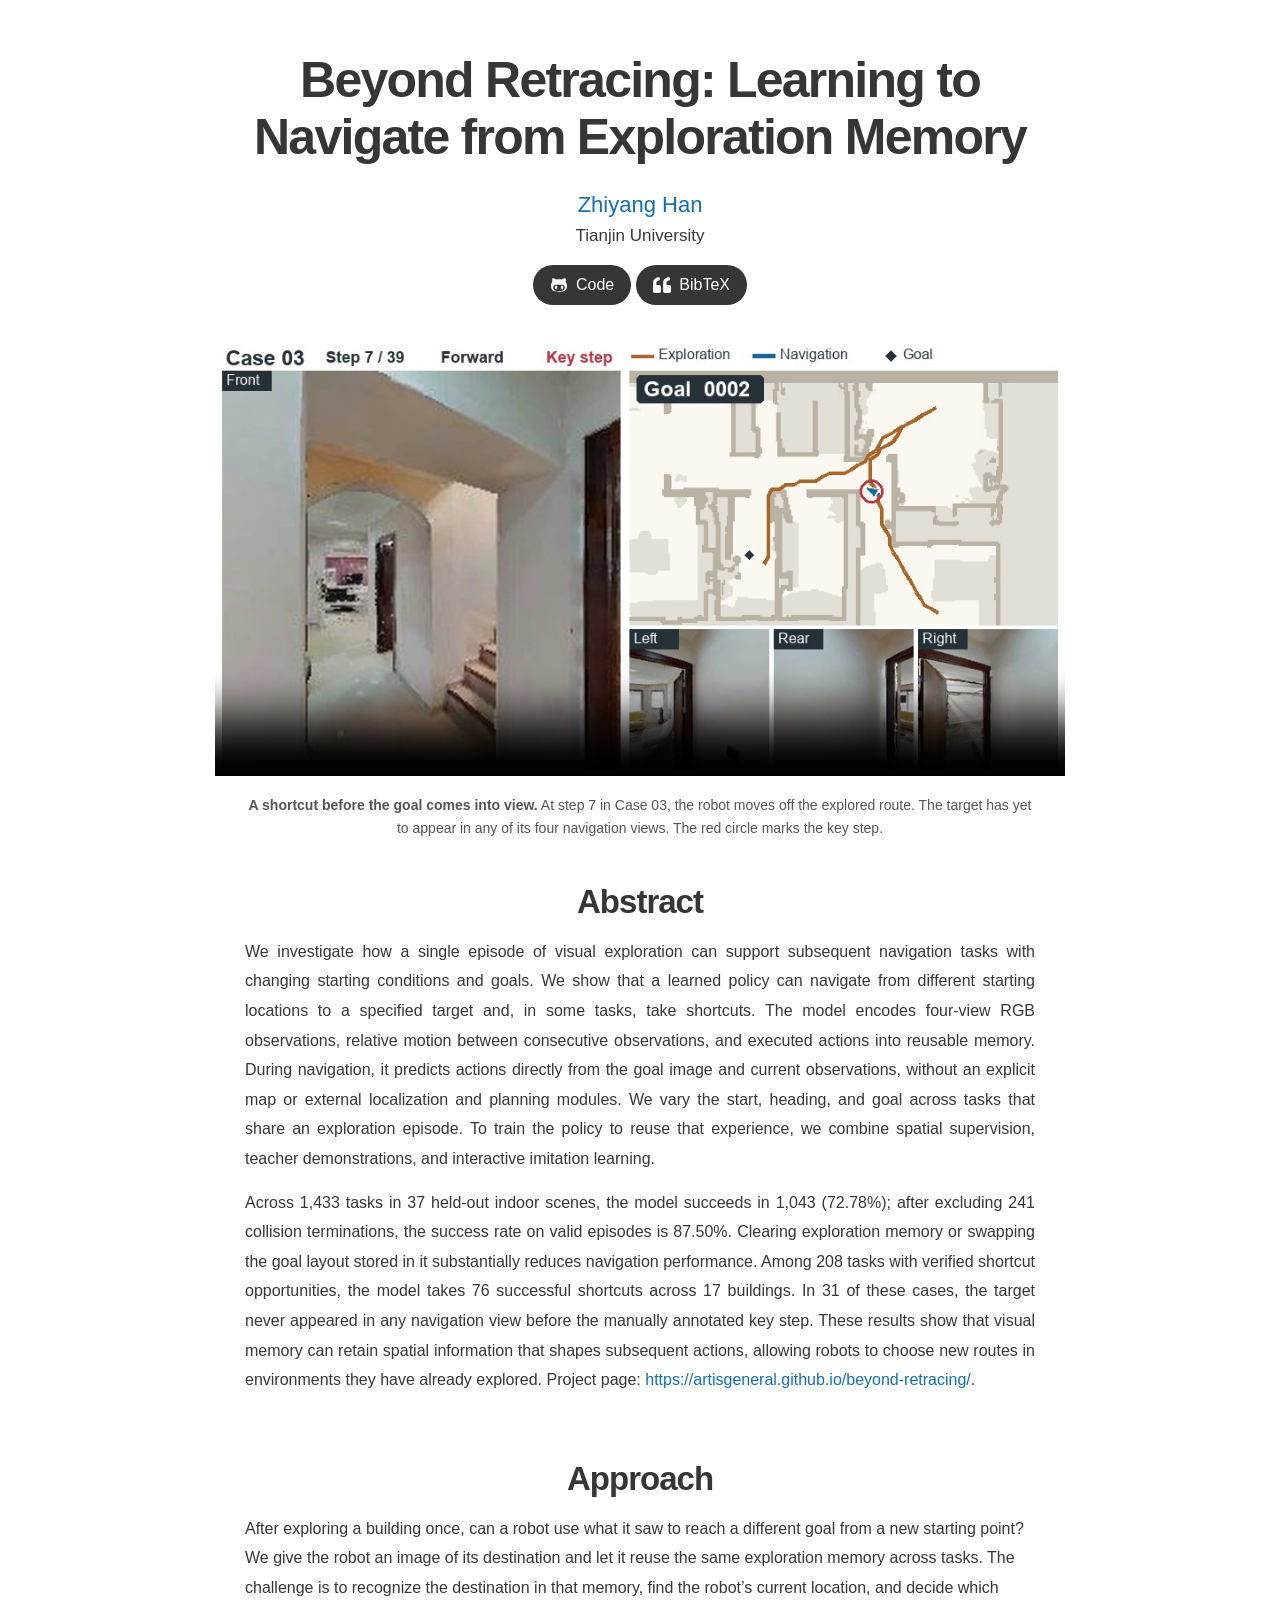
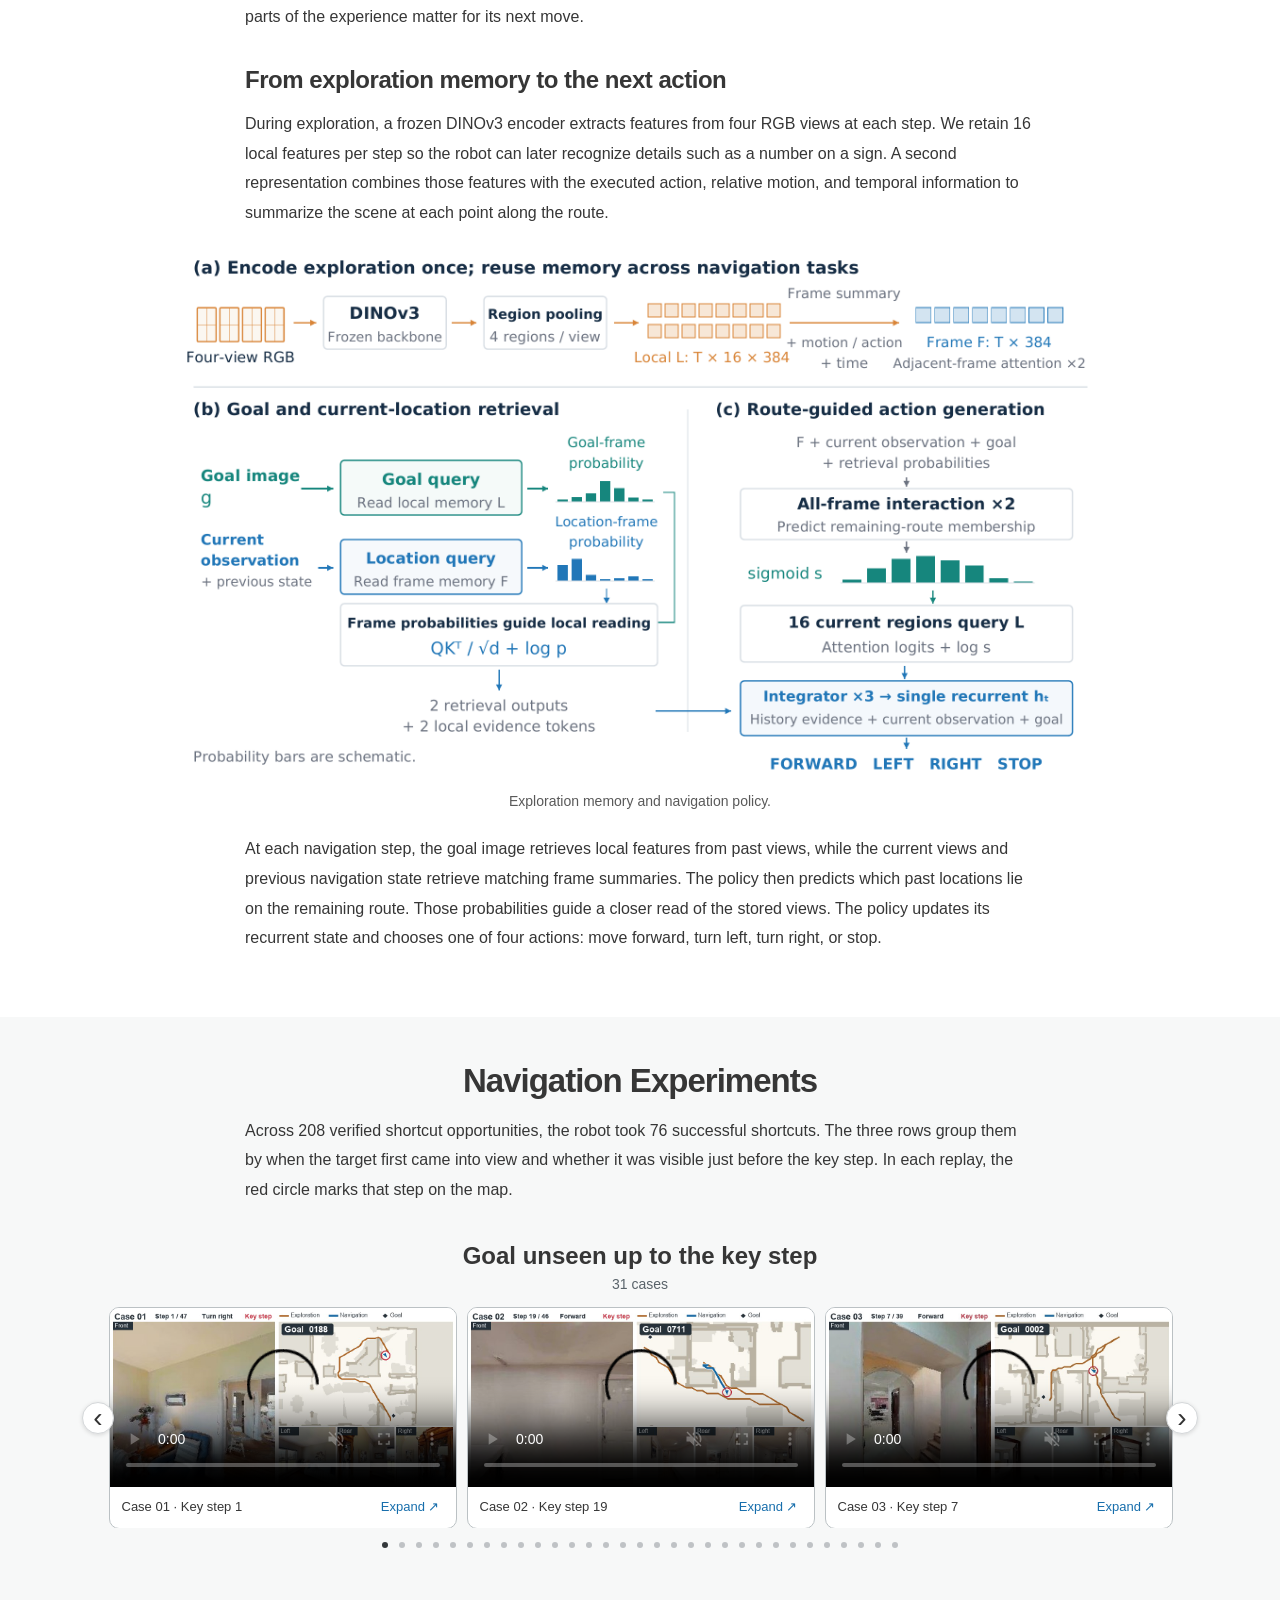
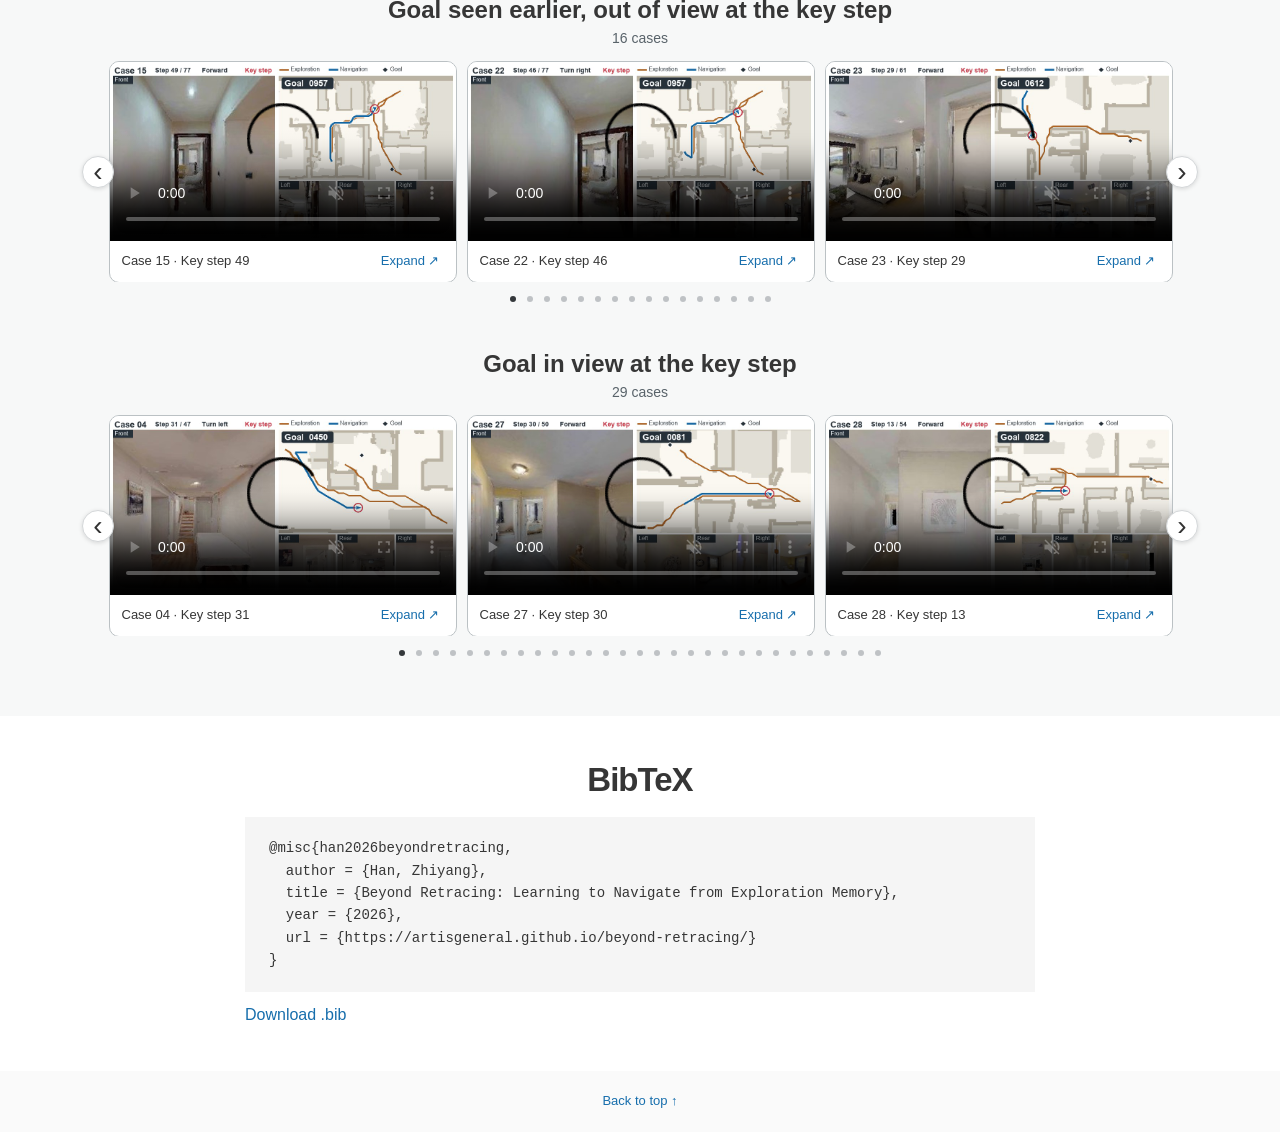
==== index.html @ 23ec9239 "Initial public release" ====
<!doctype html>
<html lang="en">
<head>
<meta charset="utf-8"><meta name="viewport" content="width=device-width, initial-scale=1">
<meta name="theme-color" content="#ffffff"><title>Beyond Retracing: Learning to Navigate from Exploration Memory</title>
<link rel="stylesheet" href="vendor/slick.css"><link rel="stylesheet" href="style.css">
<script defer src="vendor/jquery.min.js"></script><script defer src="vendor/slick.min.js"></script>
<script defer src="shortcuts-data.js"></script><script defer src="shortcut-gallery.js"></script>
</head>
<body id="top">
<main>
<header class="publication wrap" aria-labelledby="project-name">
<h1 id="project-name" lang="en">Beyond Retracing: Learning to Navigate from Exploration Memory</h1>
<p class="byline" lang="en">Zhiyang Han</p>
<p class="affiliation" lang="en">Tianjin University</p>
<nav class="resource-links" aria-label="Paper resources">
<a href="https://github.com/ArtIsGeneral/BeyondRetracing"><img src="assets/code-icon.svg" alt="">Code</a>
<a href="#bibtex"><img src="assets/citation-icon.svg" alt="">BibTeX</a>
</nav></header>
<figure class="lead-demo wrap">
<video controls muted playsinline preload="none" poster="assets/shortcuts/03.jpg" aria-label="Case 03 shortcut replay with its route and four camera views"><source src="assets/shortcuts/03.mp4" type="video/mp4"></video>
<figcaption><strong>A shortcut before the goal comes into view.</strong> At step 7 in Case 03, the robot moves off the explored route. The target has yet to appear in any of its four navigation views. The red circle marks the key step.</figcaption>
</figure>
<section id="abstract" class="text-section wrap"><div><h2>Abstract</h2><p>We investigate how a single episode of visual exploration can support subsequent navigation tasks with changing starting conditions and goals. We show that a learned policy can navigate from different starting locations to a specified target and, in some tasks, take shortcuts. The model encodes four-view RGB observations, relative motion between consecutive observations, and executed actions into reusable memory. During navigation, it predicts actions directly from the goal image and current observations, without an explicit map or external localization and planning modules. We vary the start, heading, and goal across tasks that share an exploration episode. To train the policy to reuse that experience, we combine spatial supervision, teacher demonstrations, and interactive imitation learning.</p>
<p>Across 1,433 tasks in 37 held-out indoor scenes, the model succeeds in 1,043 (72.78%); after excluding 241 collision terminations, the success rate on valid episodes is 87.50%. Clearing exploration memory or swapping the goal layout stored in it substantially reduces navigation performance. Among 208 tasks with verified shortcut opportunities, the model takes 76 successful shortcuts across 17 buildings. In 31 of these cases, the target never appeared in any navigation view before the manually annotated key step. These results show that visual memory can retain spatial information that shapes subsequent actions, allowing robots to choose new routes in environments they have already explored. Project page: <a href="https://artisgeneral.github.io/beyond-retracing/">https://artisgeneral.github.io/beyond-retracing/</a>.</p></div></section>
<section id="approach" class="approach wrap" aria-labelledby="approach-heading">
<h2 id="approach-heading">Approach</h2>
<p>After exploring a building once, can a robot use what it saw to reach a different goal from a new starting point? We give the robot an image of its destination and let it reuse the same exploration memory across tasks. The challenge is to recognize the destination in that memory, find the robot’s current location, and decide which parts of the experience matter for its next move.</p>

<h3>From exploration memory to the next action</h3>
<p>During exploration, a frozen DINOv3 encoder extracts features from four RGB views at each step. We retain 16 local features per step so the robot can later recognize details such as a number on a sign. A second representation combines those features with the executed action, relative motion, and temporal information to summarize the scene at each point along the route.</p>
<figure>
<a href="assets/exploration-memory-policy.png"><img loading="lazy" src="assets/exploration-memory-policy.png" width="1960" height="1124" alt="Exploration produces local features and frame summaries. Separate goal and location queries read this memory, and a recurrent state selects the next action."></a>
<figcaption>Exploration memory and navigation policy.</figcaption>
</figure>
<p>At each navigation step, the goal image retrieves local features from past views, while the current views and previous navigation state retrieve matching frame summaries. The policy then predicts which past locations lie on the remaining route. Those probabilities guide a closer read of the stored views. The policy updates its recurrent state and chooses one of four actions: move forward, turn left, turn right, or stop.</p>

</section>

<section id="replay" class="experiments" aria-labelledby="experiments-title">
<div class="gallery-wrap">
<h2 id="experiments-title">Navigation Experiments</h2>
<p class="gallery-intro">Across 208 verified shortcut opportunities, the robot took 76 successful shortcuts. The three rows group them by when the target first came into view and whether it was visible just before the key step. In each replay, the red circle marks that step on the map.</p>
<div id="shortcut-rows"></div>
</div>
</section>
<dialog id="expanded-replay" aria-labelledby="expanded-title">
<div class="dialog-bar"><h3 id="expanded-title">Shortcut replay</h3><button type="button" id="close-replay" aria-label="Close replay">Close</button></div>
<video controls playsinline muted preload="none"></video>
</dialog>
<section id="bibtex" class="citation wrap" aria-labelledby="citation-title">
<h2 id="citation-title">BibTeX</h2>
<pre><code>@misc{han2026beyondretracing,
  author = {Han, Zhiyang},
  title = {Beyond Retracing: Learning to Navigate from Exploration Memory},
  year = {2026},
  url = {https://artisgeneral.github.io/beyond-retracing/}
}</code></pre>
<a href="assets/beyond-retracing.bib" download>Download .bib</a>
</section>
</main>
<footer><div class="wrap"><a href="#top">Back to top ↑</a></div></footer></body></html>
---- style.css ----
*{box-sizing:border-box}
:root{--paper:#fff;--ink:#363636;--muted:#595959;--blue:#176eac;--line:#dedede;--mono:Consolas,monospace;color:var(--ink);background:white;font:16px/1.6 Inter,Arial,"Microsoft YaHei",sans-serif}
body,figure,h1,h2,h3,p{margin:0}
.wrap{width:min(960px,calc(100% - 44px));margin-inline:auto}
a{color:var(--blue);text-decoration:none}a:hover{text-decoration:underline}button,input,select{font:inherit}button,select{cursor:pointer}
:focus-visible{outline:3px solid #287db4;outline-offset:3px}
.publication{text-align:center;padding:52px 0 32px}
.publication h1{font:650 clamp(32px,4.1vw,50px)/1.13 Inter,Arial,sans-serif;letter-spacing:-.035em;text-wrap:balance;max-width:950px;margin:auto}
.byline{font-size:22px;color:var(--blue);margin:22px 0 0}.affiliation{font-size:17px}.date{font-size:15px;color:var(--muted);margin:5px auto 16px}
.resource-links{display:flex;justify-content:center;gap:7px;flex-wrap:wrap}.resource-links a,.pill{display:inline-flex;align-items:center;gap:7px;padding:6px 16px;color:white;background:#363636;border:0;border-radius:24px;font-size:15px;line-height:1.6}.resource-links a:hover,.pill:hover{color:white;background:#555;text-decoration:none}
.lead-demo{max-width:850px;text-align:center}.lead-demo video{display:block;width:100%;aspect-ratio:980/396;background:white}
h2{font-size:clamp(26px,3.2vw,33px);line-height:1.24;font-weight:650;text-align:center;letter-spacing:-.03em}
#abstract,.results,.resources-section{padding:43px 0 16px}
#abstract,.resources-section{max-width:790px}
#abstract p,.results p{line-height:1.85;margin:14px auto 0;max-width:790px;text-align:justify}
.results figure{margin:24px auto 0;max-width:875px}.results img{display:block;width:100%}
.lead-demo figcaption,.results figcaption,.replay-shots figcaption{font-size:14px;line-height:1.6;color:#555;text-align:center;margin:8px auto 0;max-width:790px}
.section-head{display:flex;flex-wrap:wrap;align-items:center;justify-content:space-between;gap:15px}
.transport,.caption,.legend{display:flex;align-items:center}
.resources-section{padding-bottom:40px}.resources-section>p{text-align:center;margin:14px 0 34px}pre{margin:16px 0 0;padding:20px 24px;background:#f5f5f5;text-align:left;font:14px/1.6 var(--mono);white-space:pre-wrap;overflow-wrap:anywhere}
footer{padding:20px;text-align:center;background:#fafafa;font-size:13px}
.strip{display:grid;grid-template-columns:repeat(3,1fr);gap:4px;overflow:hidden;border-radius:9px;background:#f3f1eb}.shot{position:relative;display:block;overflow:hidden;background:#403d34}.shot img{width:100%;height:clamp(170px,19.8vw,250px);object-fit:cover;display:block;transition:transform .25s ease}.shot:hover img{transform:scale(1.025)}.shot>span{position:absolute;inset:auto 0 0;color:white;background:linear-gradient(transparent,#16171acc);padding:28px 16px 11px;display:flex;align-items:center;justify-content:space-between;font-size:13px;font-weight:600}.shot i{font:11px var(--mono)}figcaption,.caption{color:var(--muted);font-size:12px}figcaption{text-align:center;padding:10px 0 0}figcaption b{color:var(--ink);margin-right:6px}.replay-band{background:#eeefe9;border-block:1px solid var(--line);padding:32px 0}.section-head{gap:16px;margin-bottom:14px}.section-head .eyebrow{margin-bottom:4px}.case-label{font-size:13px;color:var(--muted)}select{border:1px solid #c3c4bd;background:#fff;border-radius:6px;padding:8px;margin-left:6px;color:var(--ink)}.viewer{border:1px solid #c6c9c2;border-radius:9px;overflow:hidden;background:white}.panels{display:grid;grid-template-columns:1.1fr 1fr}.map-panel,.camera-panel{height:clamp(260px,29vw,365px);position:relative;min-width:0;overflow:hidden}.map-panel{background-color:#e5e9e1;background-image:linear-gradient(#bcc2b744 1px,transparent 1px),linear-gradient(90deg,#bcc2b744 1px,transparent 1px);background-size:20px 20px}.map-panel canvas,.camera-panel img{display:block;width:100%;height:100%}.camera-panel{background:#24272a}.camera-panel img{object-fit:contain}.view-label,.action,.legend{position:absolute;z-index:1;left:12px;font-size:12px;border-radius:3px;padding:3px 8px}.view-label,.action{background:#25272adc;color:white}.view-label{top:12px}.action,.legend{bottom:12px}.legend{gap:9px;background:#fffffff0;font-size:11px}.legend span{display:flex;align-items:center;gap:4px}.legend b{width:15px}.explored{border-top:2px dashed #986526}.driven{border-top:3px solid #00846f}.legend .goal{width:8px;height:8px;border-radius:50%;border:2px solid #913c5e}.transport{gap:12px;padding:12px}.transport button{background:var(--ink);color:white;border:none;border-radius:5px;min-height:36px;padding:4px 12px}.transport input{flex:1;min-width:30px;accent-color:var(--blue)}.transport output{font:13px var(--mono)}#restart{background:#eeefe9;color:var(--ink);font-size:20px}.caption{gap:12px;margin-top:10px}.sr{position:absolute;width:1px;height:1px;overflow:hidden;clip-path:inset(50%)}
.replay-band{margin-top:42px;background:#fafafa;border:0}.replay-shots{margin:20px auto 0}.replay-shots .strip{max-width:700px;margin:auto}.replay-shots .shot img{height:130px}.shot{color:white}
@media(max-width:680px){.wrap{width:calc(100% - 28px)}.publication{padding:34px 0 23px}.publication h1{font-size:34px}.byline{margin-top:16px}.resource-links a{padding:5px 12px}.panels{grid-template-columns:1fr}.map-panel,.camera-panel{height:225px}.caption{display:block}.replay-shots .shot img{height:92px}.shot>span{display:block;padding:16px 5px 3px;font-size:10px}.shot i{display:block}.case-label{font-size:12px}.transport{gap:7px}.section-head{align-items:center}#abstract,.results,.resources-section{padding-top:32px}#abstract p,.results p{text-align:start}}
@media(prefers-reduced-motion:reduce){.shot img{transition:none}}
.approach{padding:clamp(32px,5vw,48px) 0 16px}
.approach p,.approach h3{max-width:790px;margin-inline:auto}
.approach p{margin-top:14px;line-height:1.85}
.approach h3{margin-top:32px;font-size:clamp(20px,2.5vw,24px);line-height:1.3;letter-spacing:-.02em}
.approach figure{max-width:925px;margin:22px auto}
.approach figure>a,.approach img{display:block}
.approach img{width:100%;height:auto;cursor:zoom-in}
.approach figcaption{font-size:14px}
.lead-demo video{aspect-ratio:960/496;height:auto}
.experiments{margin-top:48px;padding:44px 0 48px;background:#f7f8f8}
.gallery-wrap{width:min(1280px,calc(100% - 48px));margin:auto}
.gallery-intro{max-width:790px;margin:14px auto 36px;line-height:1.85}
.gallery-row+.gallery-row{margin-top:34px}
.resource-links{margin-top:16px;gap:5px}
.citation{max-width:790px;padding:44px 0;scroll-margin-top:20px}
.citation pre{margin-bottom:10px}
.resource-links a,.resource-unavailable{display:inline-flex;align-items:center;gap:8px;padding:7px 17px;border-radius:24px;background:#363636;color:white;font-size:16px;line-height:1.6}
.resource-links img{width:18px;height:18px;object-fit:contain}
.resource-unavailable{background:#656565;cursor:default}
.gallery-row{max-width:1120px;margin-inline:auto}
.gallery-row h3{font-size:clamp(19px,2.2vw,24px);line-height:1.3;text-align:center;margin-bottom:14px}
.case-count{display:block;margin-top:3px;font-size:14px;font-weight:400;color:#59636a}
.case-carousel{margin-inline:24px}
.case-carousel .clip{height:auto;margin:0 5px;border:1px solid #bbc1c4;border-radius:10px;overflow:hidden;background:white}
.case-video{width:100%;height:auto;aspect-ratio:960/496;display:block}
.clip-caption,.dialog-bar{display:flex;align-items:center;justify-content:space-between;gap:8px}
.clip-caption{padding:6px 12px;font-size:13px}
.clip-caption button{color:var(--blue);border:0;background:transparent;padding:4px}
.slick-arrow{position:absolute;top:calc(50% - 16px);transform:translateY(-50%);z-index:1;width:32px;height:32px;border-radius:50%;border:1px solid #d4d7d9;background:white;color:#333;box-shadow:0 1px 4px #0002;font:28px/23px Arial,sans-serif}
.slick-prev{left:-22px}.slick-next{right:-22px}
.slick-dots{list-style:none;display:flex;justify-content:center;flex-wrap:wrap;gap:0;margin:9px 0 0;padding:0}
.slick-dots button{font-size:0;display:grid;place-items:center;width:17px;height:23px;border:0;padding:0;background:transparent}
.slick-dots button::before{content:"";width:6px;height:6px;border-radius:50%;background:#bfc2c5}
.slick-active>button::before,.slick-dots button:hover::before{background:#34383b}
#expanded-replay{width:min(990px,94vw);padding:12px;border:0;border-radius:10px;color:var(--ink)}
#expanded-replay::backdrop{background:#141c22d9}
.dialog-bar{padding:0 2px 8px}
.dialog-bar button{border:1px solid #bfc6ca;background:white;color:#24323b;border-radius:24px;padding:3px 12px}
#expanded-replay video{display:block;width:100%;max-height:78vh}
@media(max-width:680px){
  .gallery-wrap{width:calc(100% - 24px)}
  .case-carousel{margin-inline:12px}
  .slick-prev{left:-14px}.slick-next{right:-14px}
  .slick-dots button{width:10px;height:18px}
}
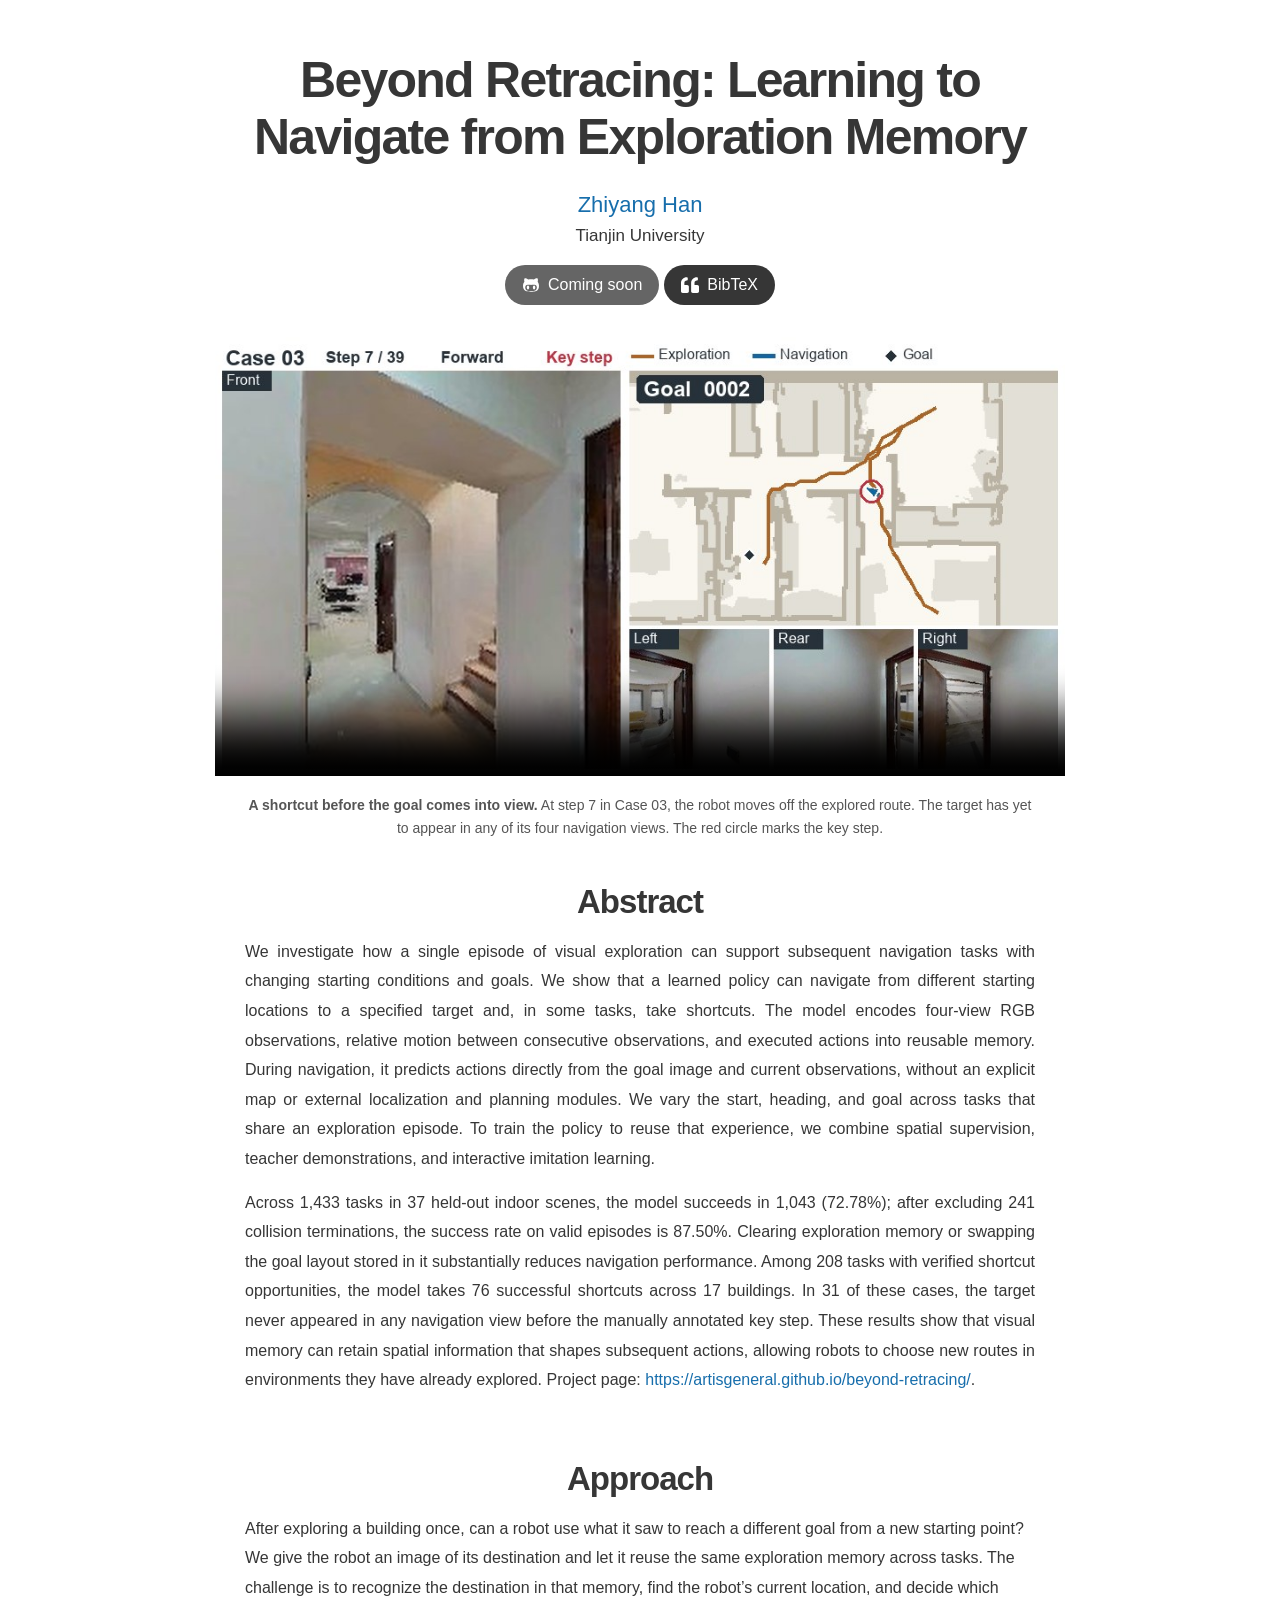
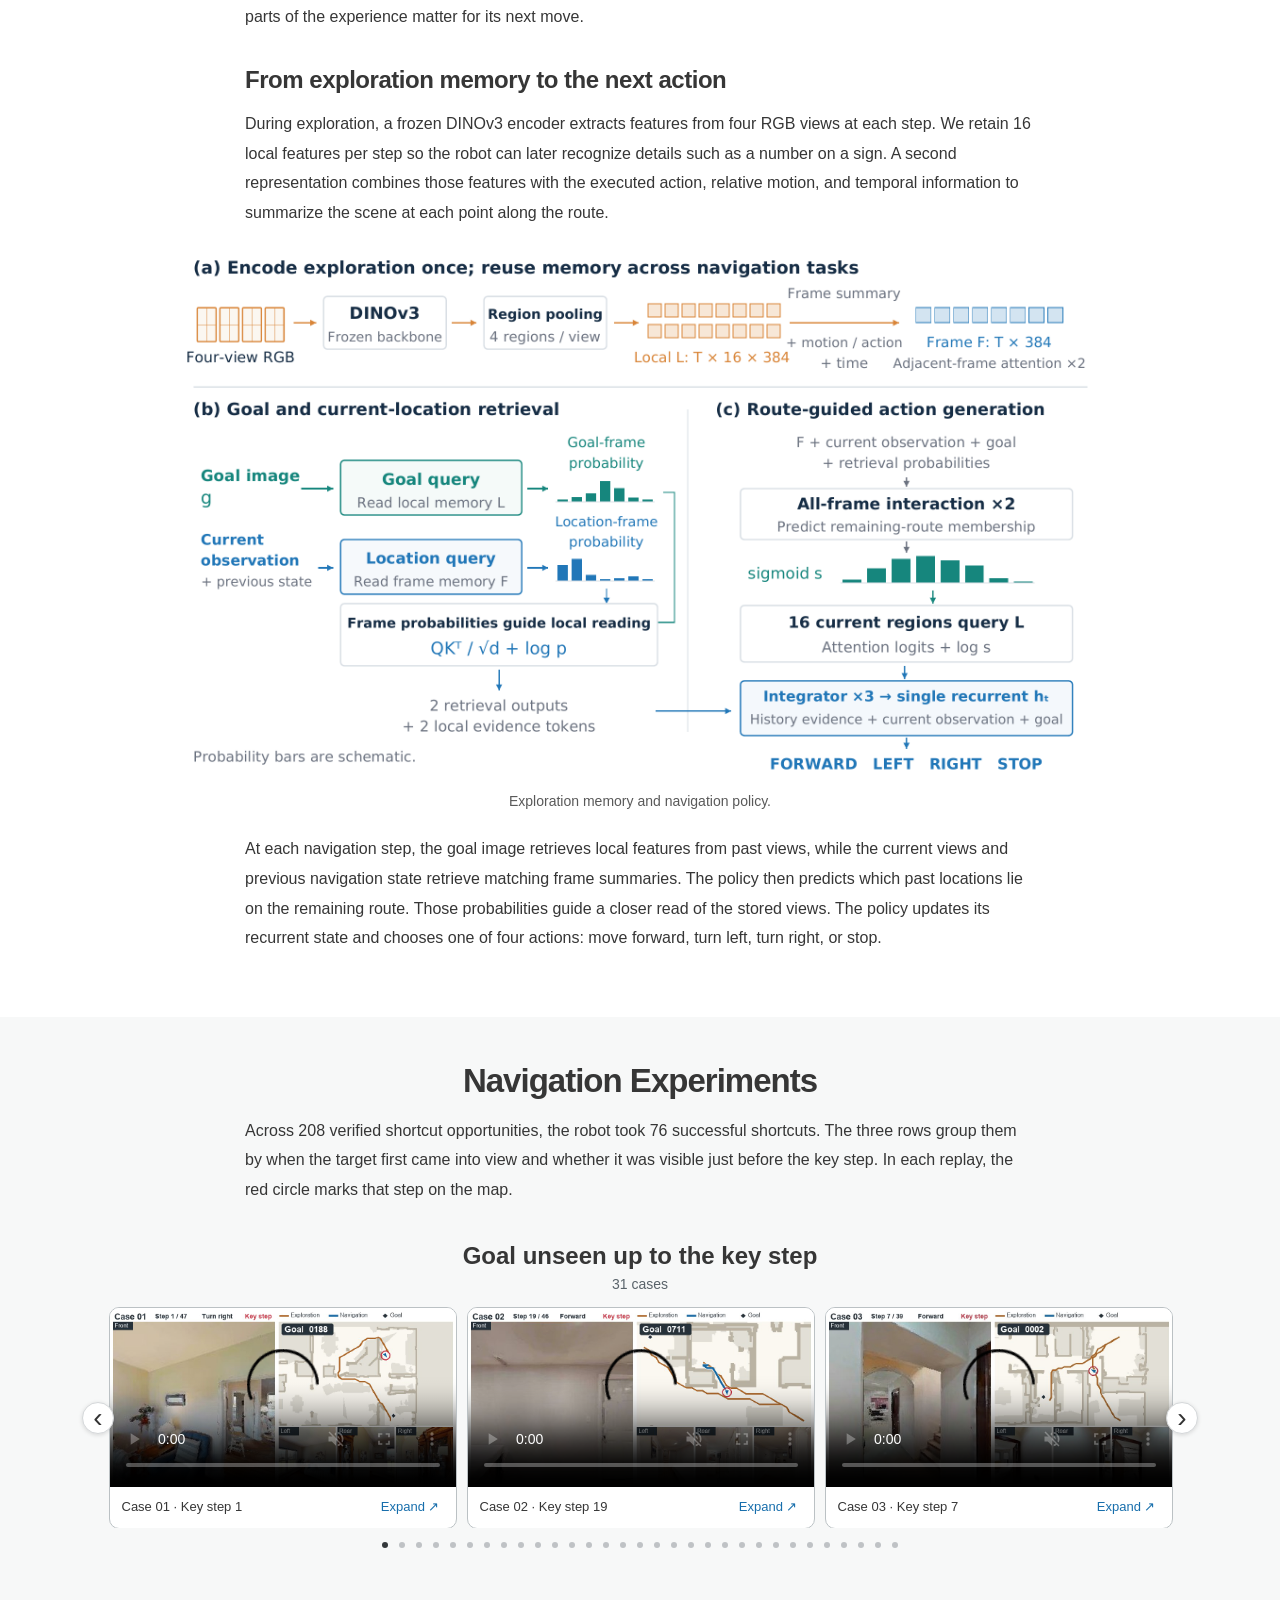
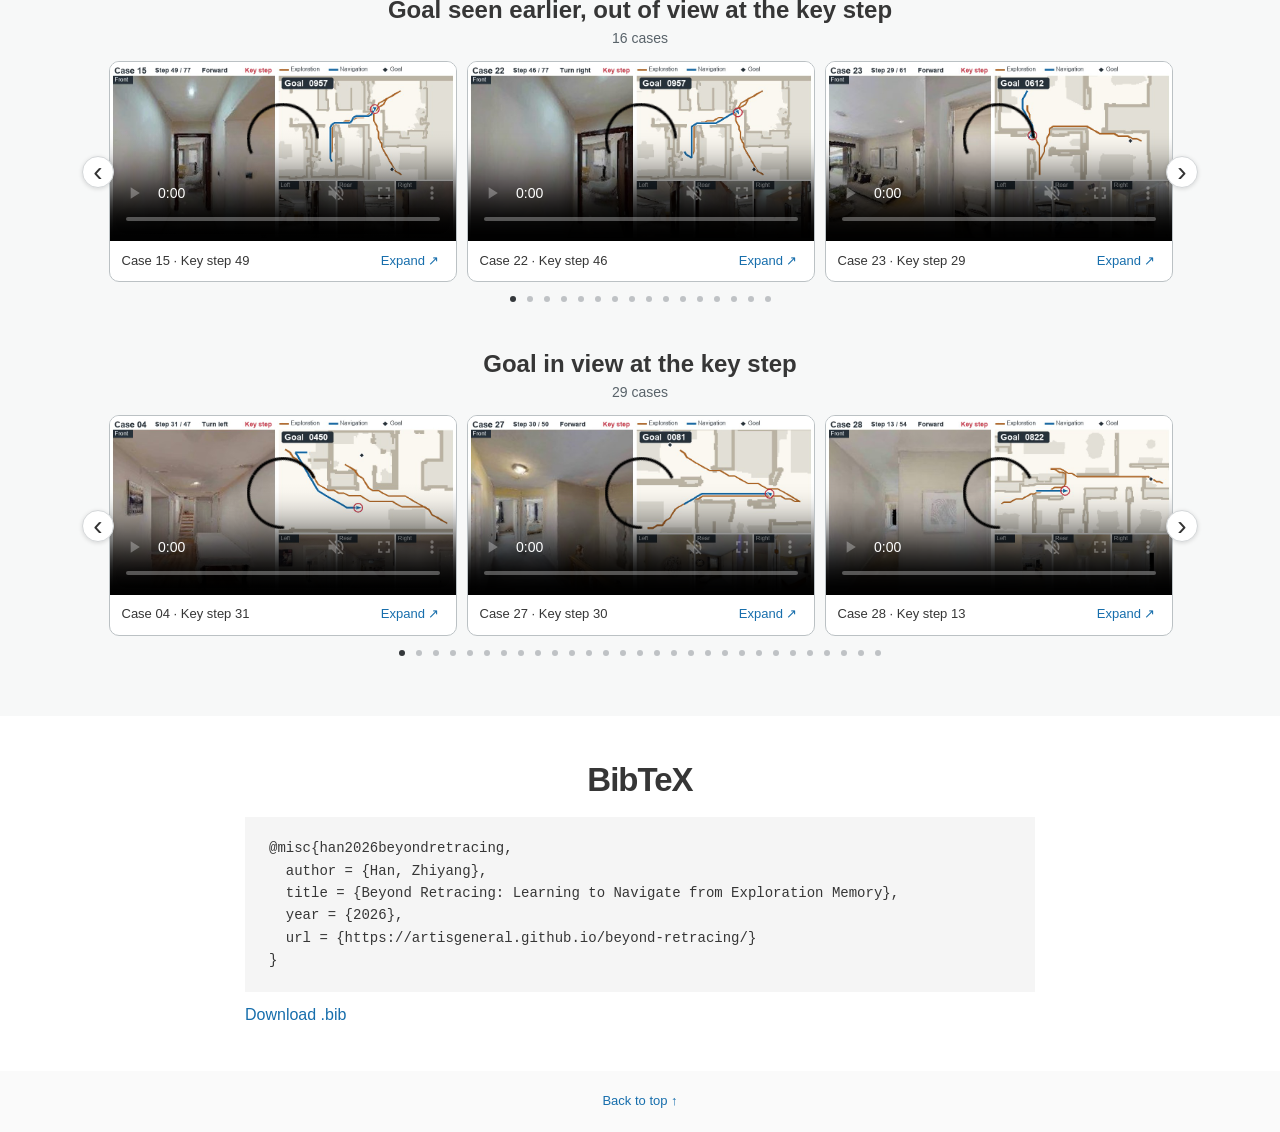
==== commit 56475758: "Mark code as coming soon" ====
--- a/index.html
+++ b/index.html
@@ -14,7 +14,7 @@
 <p class="byline" lang="en">Zhiyang Han</p>
 <p class="affiliation" lang="en">Tianjin University</p>
 <nav class="resource-links" aria-label="Paper resources">
-<a href="https://github.com/ArtIsGeneral/BeyondRetracing"><img src="assets/code-icon.svg" alt="">Code</a>
+<span class="resource-unavailable" role="link" aria-disabled="true" aria-label="Code: Coming soon"><img src="assets/code-icon.svg" alt="">Coming soon</span>
 <a href="#bibtex"><img src="assets/citation-icon.svg" alt="">BibTeX</a>
 </nav></header>
 <figure class="lead-demo wrap">
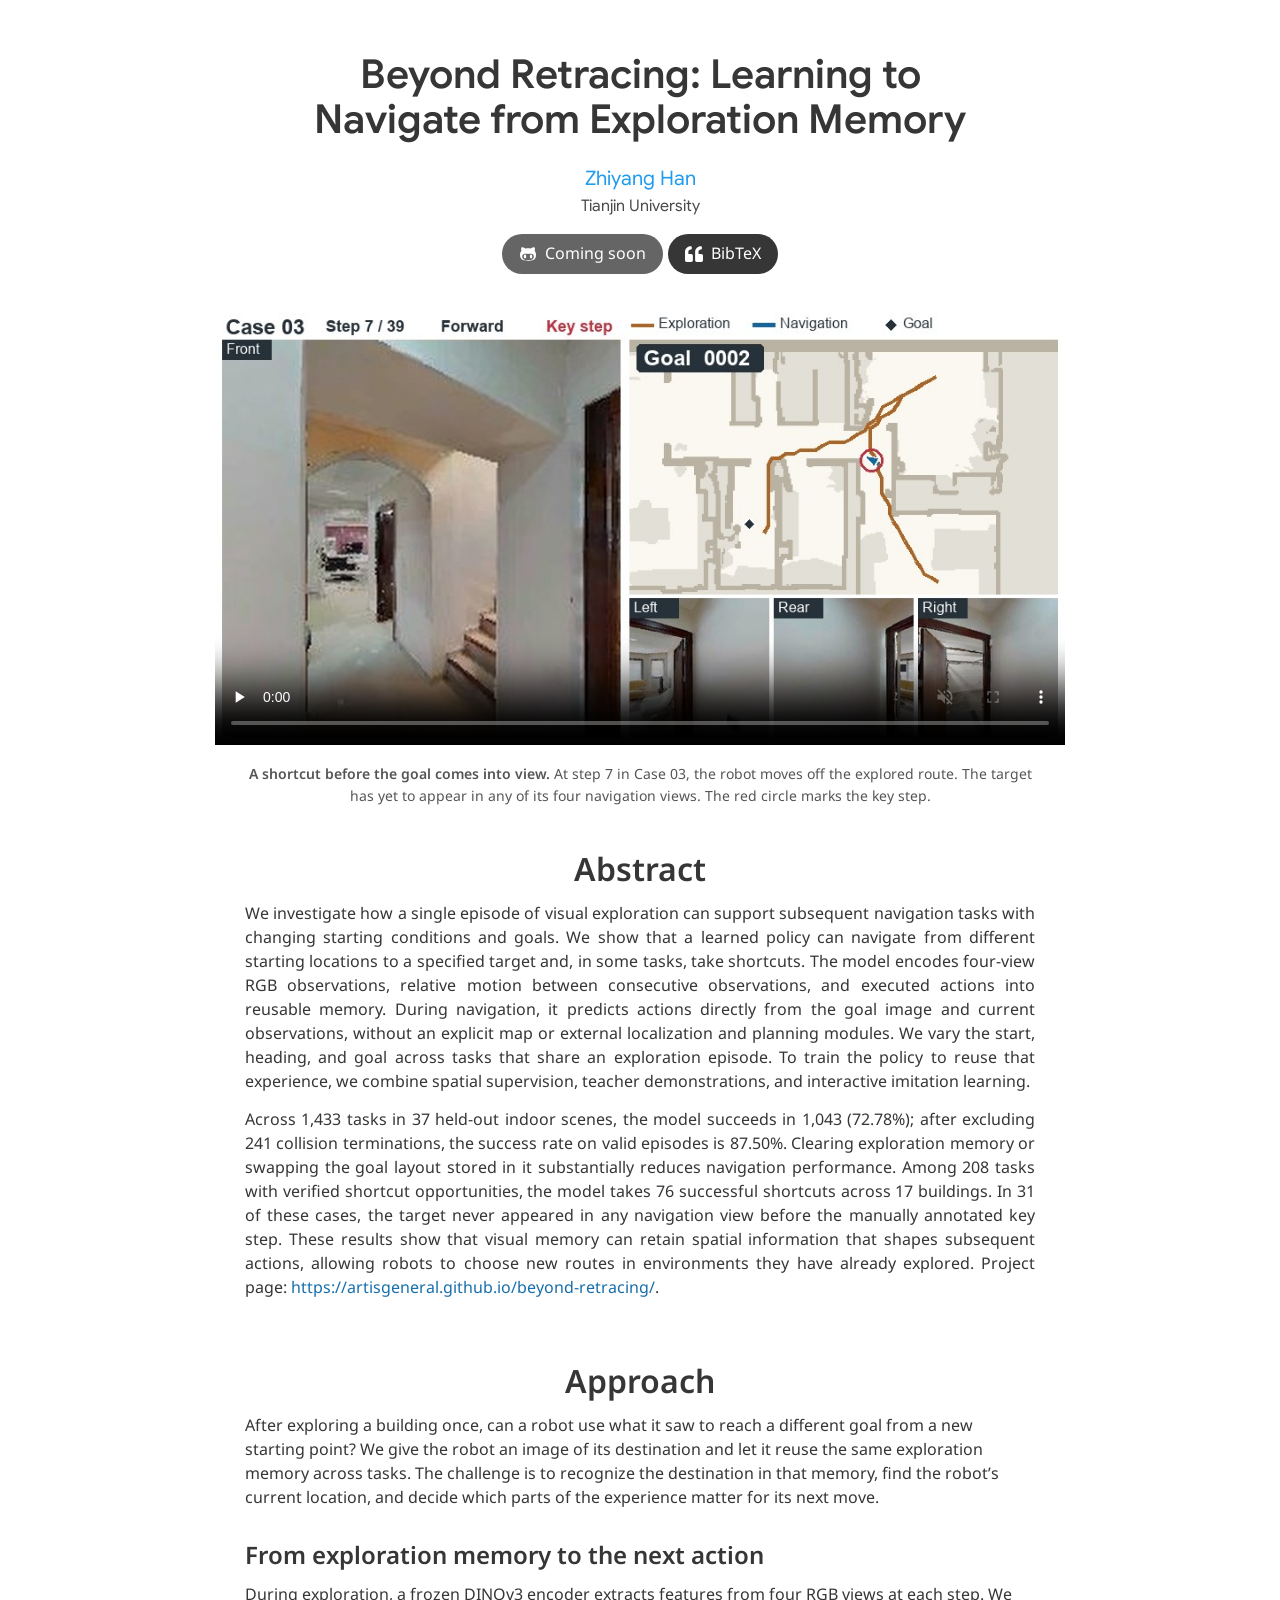
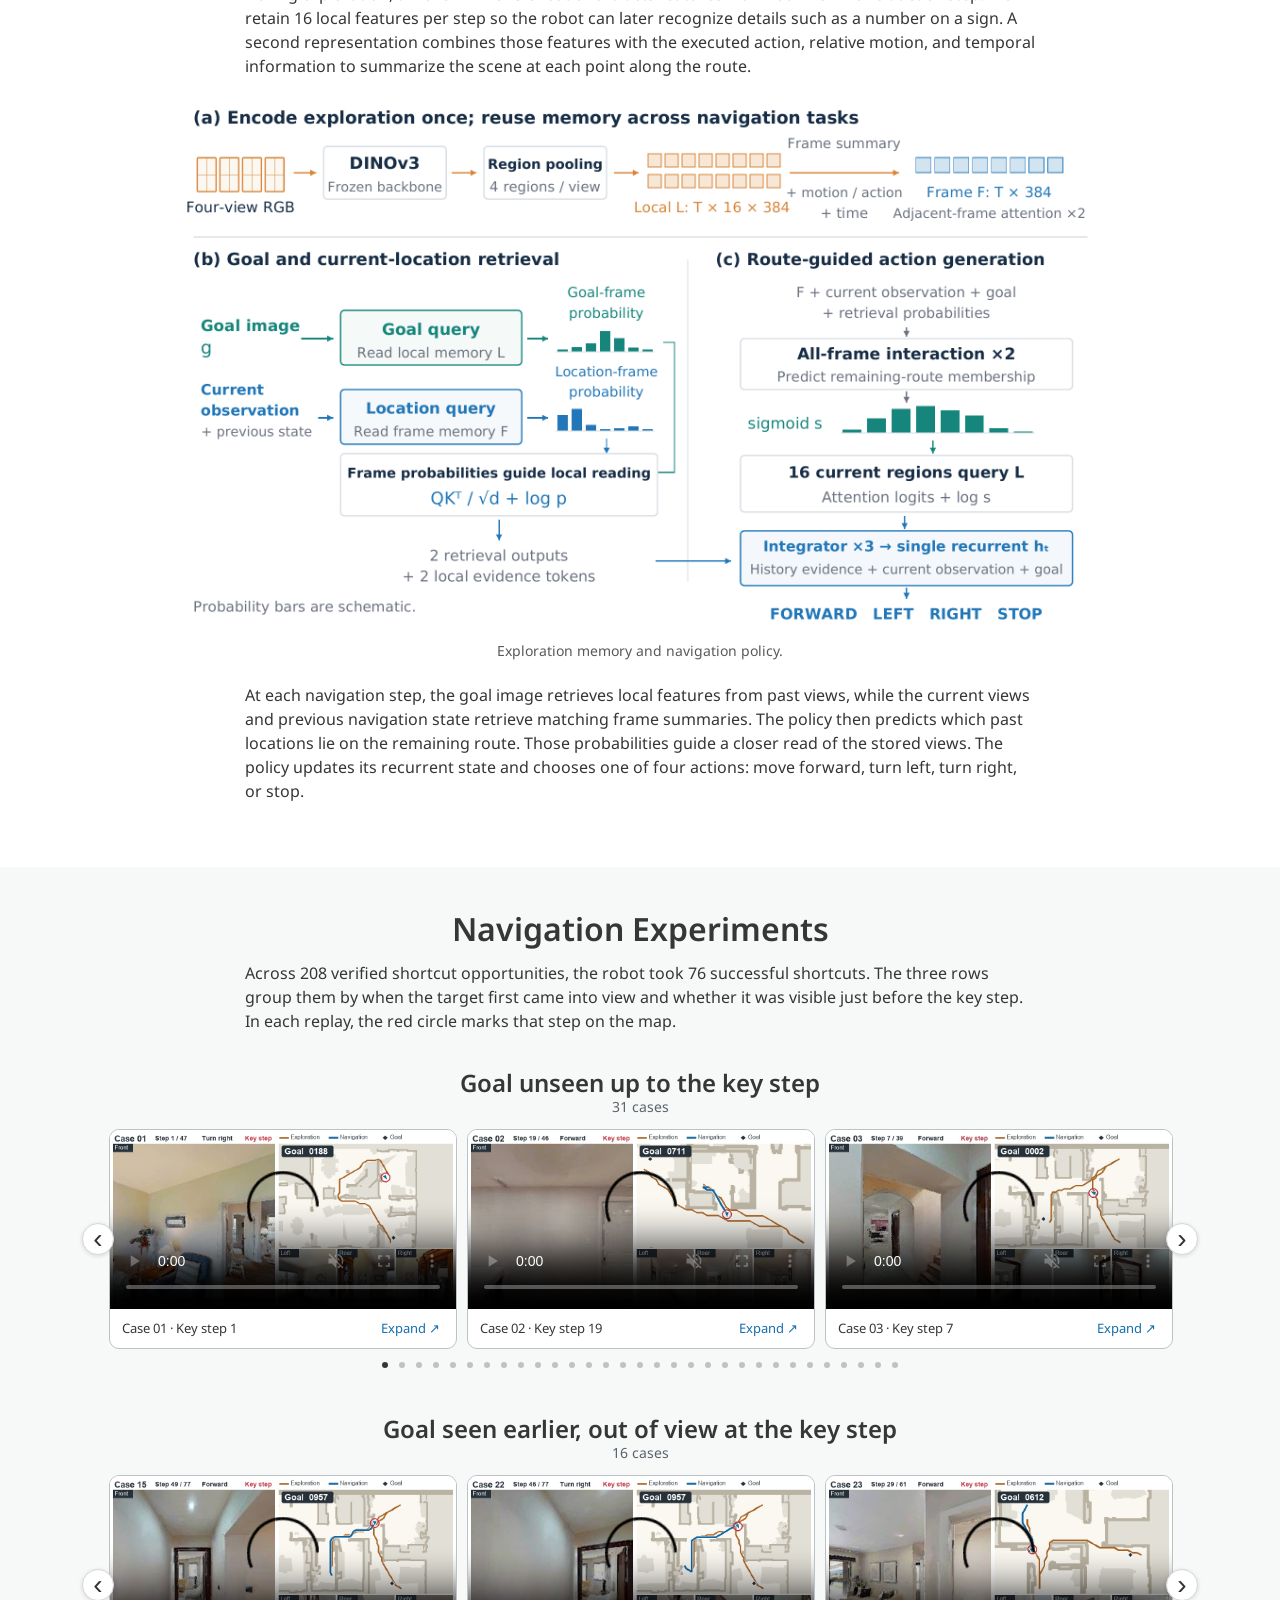
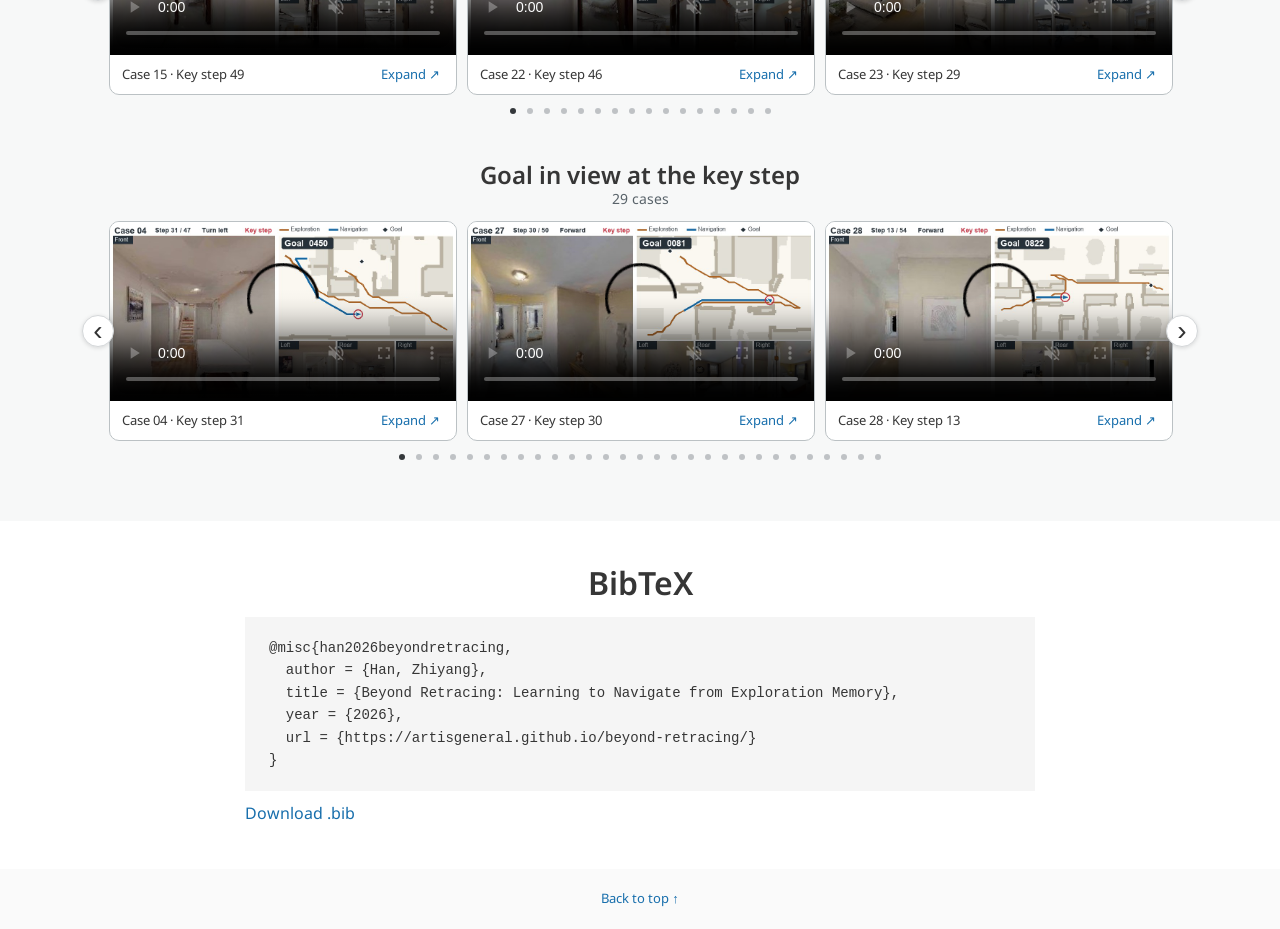
==== commit 720ee5c3: "Refresh cached typography and match author colors" ====
--- a/index.html
+++ b/index.html
@@ -3,7 +3,7 @@
 <head>
 <meta charset="utf-8"><meta name="viewport" content="width=device-width, initial-scale=1">
 <meta name="theme-color" content="#ffffff"><title>Beyond Retracing: Learning to Navigate from Exploration Memory</title>
-<link rel="stylesheet" href="vendor/slick.css"><link rel="stylesheet" href="style.css">
+<link rel="stylesheet" href="vendor/slick.css"><link rel="stylesheet" href="style.css?v=google-sans-2">
 <script defer src="vendor/jquery.min.js"></script><script defer src="vendor/slick.min.js"></script>
 <script defer src="shortcuts-data.js"></script><script defer src="shortcut-gallery.js"></script>
 </head>
--- a/style.css
+++ b/style.css
@@ -1,18 +1,32 @@
+@font-face{
+  font-family:"Google Sans";
+  src:url("vendor/fonts/google-sans-latin.woff2") format("woff2");
+  font-style:normal;
+  font-weight:400 600;
+  font-display:swap;
+}
+@font-face{
+  font-family:"Noto Sans";
+  src:url("vendor/fonts/noto-sans-latin.woff2") format("woff2");
+  font-style:normal;
+  font-weight:400 600;
+  font-display:swap;
+}
 *{box-sizing:border-box}
-:root{--paper:#fff;--ink:#363636;--muted:#595959;--blue:#176eac;--line:#dedede;--mono:Consolas,monospace;color:var(--ink);background:white;font:16px/1.6 Inter,Arial,"Microsoft YaHei",sans-serif}
+:root{--paper:#fff;--ink:#363636;--muted:#595959;--blue:#176eac;--line:#dedede;--mono:Consolas,monospace;color:var(--ink);background:white;font:16px/1.5 "Noto Sans",Arial,sans-serif}
 body,figure,h1,h2,h3,p{margin:0}
 .wrap{width:min(960px,calc(100% - 44px));margin-inline:auto}
 a{color:var(--blue);text-decoration:none}a:hover{text-decoration:underline}button,input,select{font:inherit}button,select{cursor:pointer}
 :focus-visible{outline:3px solid #287db4;outline-offset:3px}
 .publication{text-align:center;padding:52px 0 32px}
-.publication h1{font:650 clamp(32px,4.1vw,50px)/1.13 Inter,Arial,sans-serif;letter-spacing:-.035em;text-wrap:balance;max-width:950px;margin:auto}
-.byline{font-size:22px;color:var(--blue);margin:22px 0 0}.affiliation{font-size:17px}.date{font-size:15px;color:var(--muted);margin:5px auto 16px}
+.publication h1{font:600 clamp(32px,4.1vw,40px)/1.125 "Google Sans",sans-serif;text-wrap:balance;max-width:950px;margin:auto}
+.byline,.affiliation{font-family:"Google Sans",sans-serif}.byline{font-size:20px;color:hsl(204,86%,53%);margin:22px 0 0}.affiliation{font-size:16px;color:#4a4a4a}.date{font-size:15px;color:var(--muted);margin:5px auto 16px}
 .resource-links{display:flex;justify-content:center;gap:7px;flex-wrap:wrap}.resource-links a,.pill{display:inline-flex;align-items:center;gap:7px;padding:6px 16px;color:white;background:#363636;border:0;border-radius:24px;font-size:15px;line-height:1.6}.resource-links a:hover,.pill:hover{color:white;background:#555;text-decoration:none}
 .lead-demo{max-width:850px;text-align:center}.lead-demo video{display:block;width:100%;aspect-ratio:980/396;background:white}
-h2{font-size:clamp(26px,3.2vw,33px);line-height:1.24;font-weight:650;text-align:center;letter-spacing:-.03em}
+h2{font-size:clamp(26px,3.2vw,32px);line-height:1.125;font-weight:600;text-align:center}
 #abstract,.results,.resources-section{padding:43px 0 16px}
 #abstract,.resources-section{max-width:790px}
-#abstract p,.results p{line-height:1.85;margin:14px auto 0;max-width:790px;text-align:justify}
+#abstract p,.results p{line-height:1.5;margin:14px auto 0;max-width:790px;text-align:justify}
 .results figure{margin:24px auto 0;max-width:875px}.results img{display:block;width:100%}
 .lead-demo figcaption,.results figcaption,.replay-shots figcaption{font-size:14px;line-height:1.6;color:#555;text-align:center;margin:8px auto 0;max-width:790px}
 .section-head{display:flex;flex-wrap:wrap;align-items:center;justify-content:space-between;gap:15px}
@@ -25,8 +39,8 @@
 @media(prefers-reduced-motion:reduce){.shot img{transition:none}}
 .approach{padding:clamp(32px,5vw,48px) 0 16px}
 .approach p,.approach h3{max-width:790px;margin-inline:auto}
-.approach p{margin-top:14px;line-height:1.85}
-.approach h3{margin-top:32px;font-size:clamp(20px,2.5vw,24px);line-height:1.3;letter-spacing:-.02em}
+.approach p{margin-top:14px;line-height:1.5}
+.approach h3{margin-top:32px;font-size:clamp(20px,2.5vw,24px);line-height:1.125;font-weight:600}
 .approach figure{max-width:925px;margin:22px auto}
 .approach figure>a,.approach img{display:block}
 .approach img{width:100%;height:auto;cursor:zoom-in}
@@ -34,7 +48,7 @@
 .lead-demo video{aspect-ratio:960/496;height:auto}
 .experiments{margin-top:48px;padding:44px 0 48px;background:#f7f8f8}
 .gallery-wrap{width:min(1280px,calc(100% - 48px));margin:auto}
-.gallery-intro{max-width:790px;margin:14px auto 36px;line-height:1.85}
+.gallery-intro{max-width:790px;margin:14px auto 36px;line-height:1.5}
 .gallery-row+.gallery-row{margin-top:34px}
 .resource-links{margin-top:16px;gap:5px}
 .citation{max-width:790px;padding:44px 0;scroll-margin-top:20px}
@@ -43,7 +57,7 @@
 .resource-links img{width:18px;height:18px;object-fit:contain}
 .resource-unavailable{background:#656565;cursor:default}
 .gallery-row{max-width:1120px;margin-inline:auto}
-.gallery-row h3{font-size:clamp(19px,2.2vw,24px);line-height:1.3;text-align:center;margin-bottom:14px}
+.gallery-row h3{font-size:clamp(19px,2.2vw,24px);line-height:1.125;font-weight:600;text-align:center;margin-bottom:14px}
 .case-count{display:block;margin-top:3px;font-size:14px;font-weight:400;color:#59636a}
 .case-carousel{margin-inline:24px}
 .case-carousel .clip{height:auto;margin:0 5px;border:1px solid #bbc1c4;border-radius:10px;overflow:hidden;background:white}
